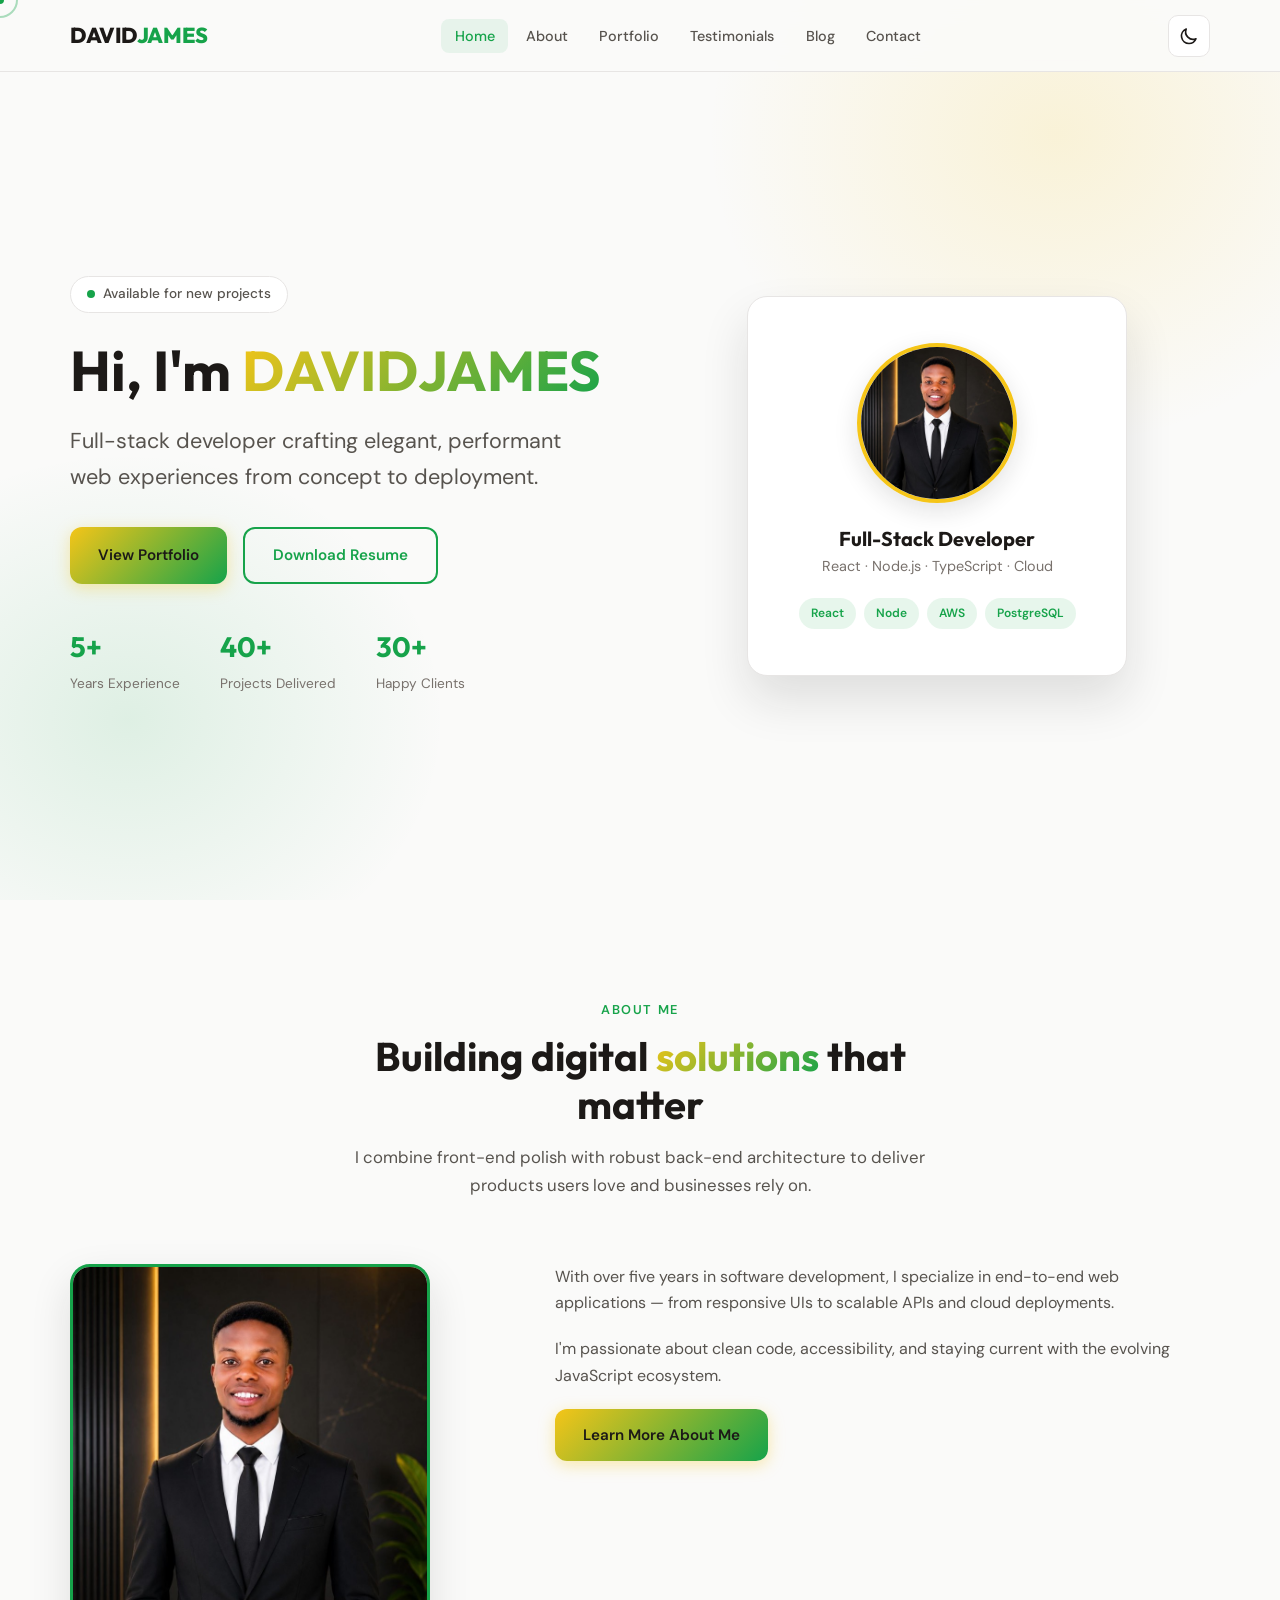
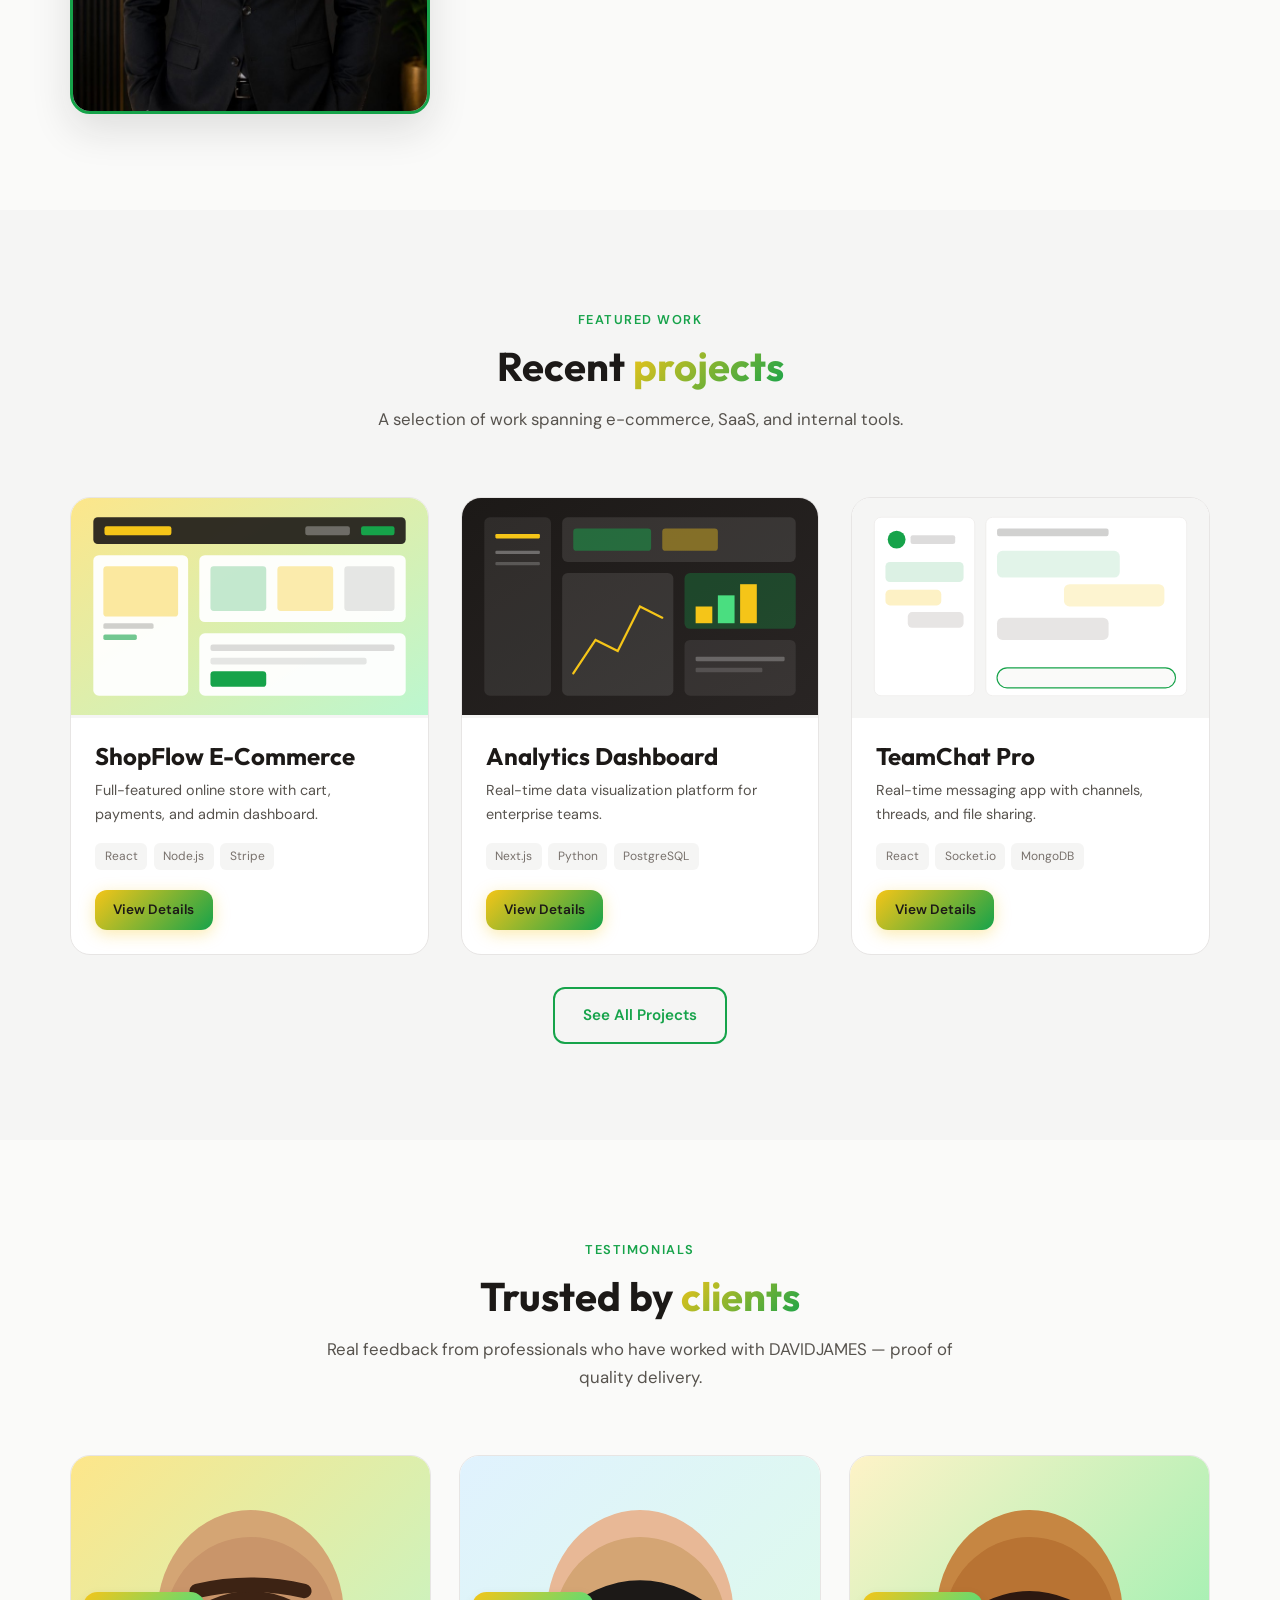
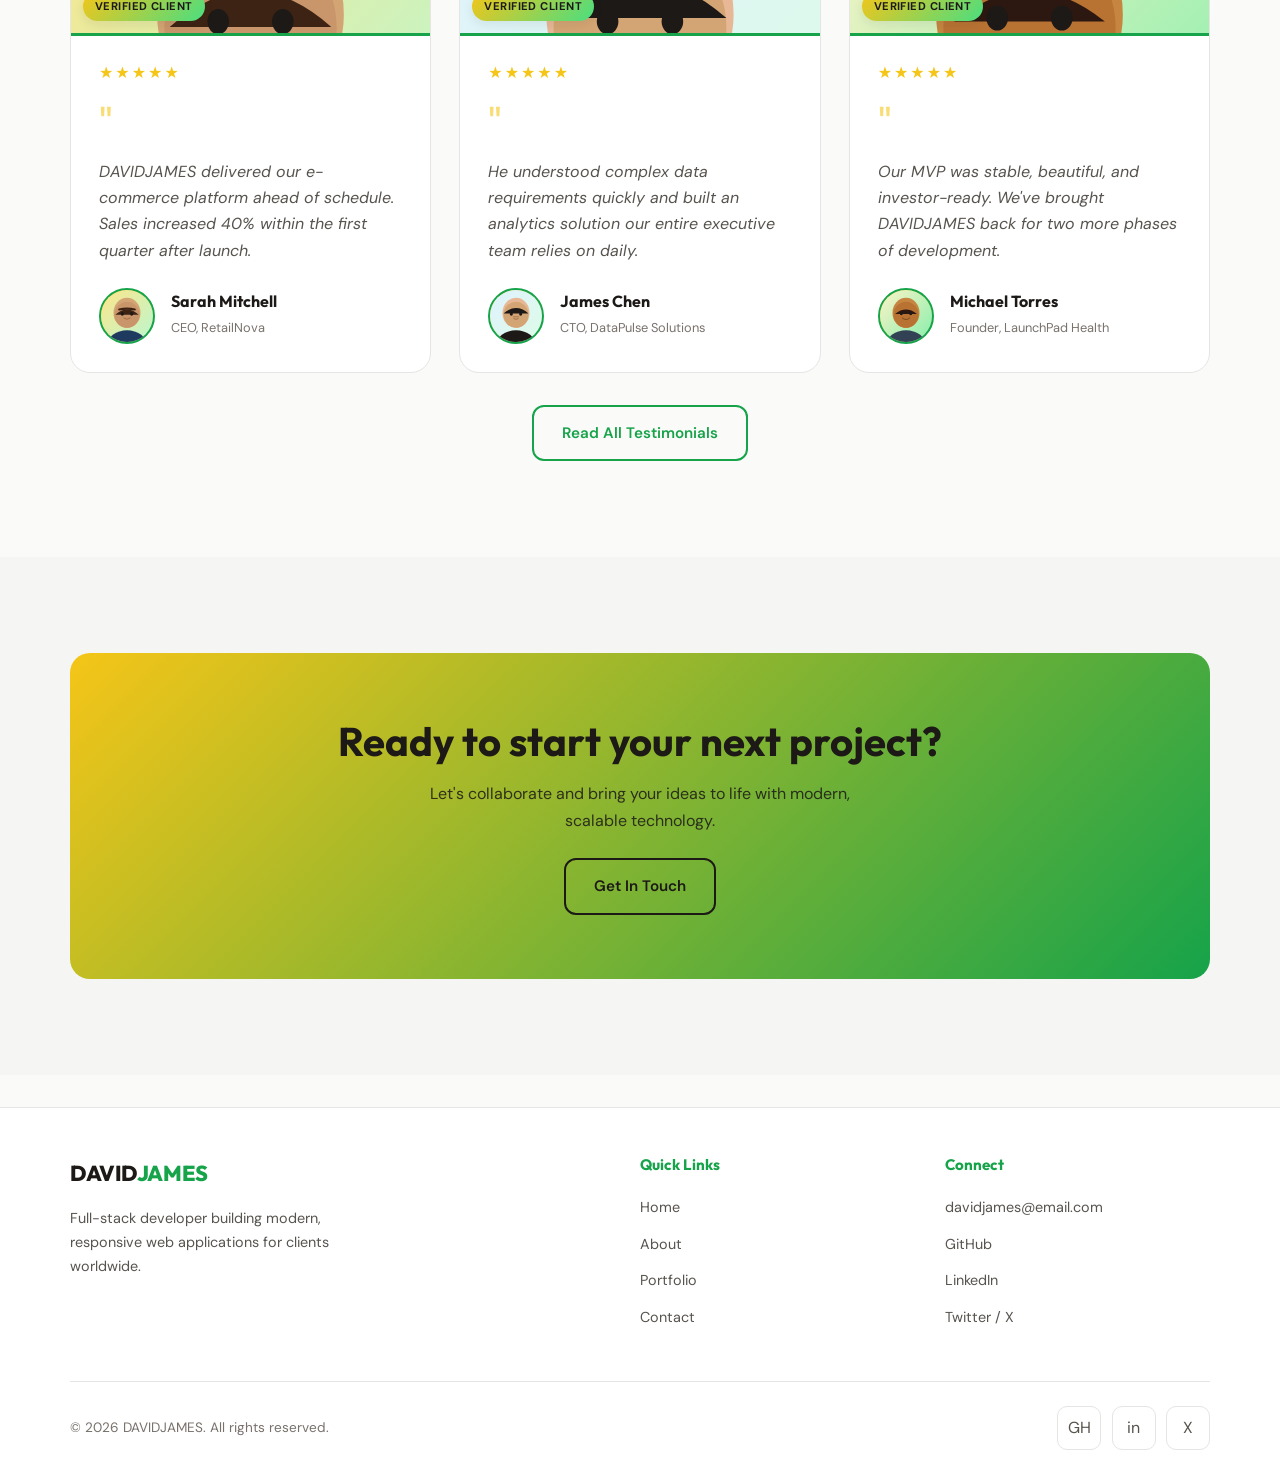
==== index.html @ ddbe71f7 "Initial commit: DAVIDJAMES portfolio website" ====
<!DOCTYPE html>
<html lang="en">
<head>
  <meta charset="UTF-8">
  <meta name="viewport" content="width=device-width, initial-scale=1.0">
  <meta name="description" content="DAVIDJAMES — Full-Stack Developer portfolio. Building scalable web applications with modern technologies.">
  <meta name="keywords" content="full-stack developer, web developer, DAVIDJAMES, portfolio, JavaScript, React, Node.js">
  <meta name="author" content="DAVIDJAMES">
  <title>DAVIDJAMES | Full-Stack Developer</title>
  <link rel="preconnect" href="https://fonts.googleapis.com">
  <link rel="preconnect" href="https://fonts.gstatic.com" crossorigin>
  <link href="https://fonts.googleapis.com/css2?family=DM+Sans:ital,opsz,wght@0,9..40,400;0,9..40,500;0,9..40,600;0,9..40,700&family=Outfit:wght@600;700;800&display=swap" rel="stylesheet">
  <link rel="stylesheet" href="assets/css/style.css">
  <style>
    .reveal { opacity: 0; transform: translateY(24px); transition: opacity 0.6s ease, transform 0.6s ease; }
    .reveal.visible { opacity: 1; transform: translateY(0); }
    .error-field { border-color: #ef4444 !important; }
  </style>
</head>
<body>
  <header class="site-header" role="banner">
    <nav class="nav-inner" aria-label="Main navigation">
      <a href="index.html" class="logo" aria-label="DAVIDJAMES Home">DAVID<span>JAMES</span></a>
      <ul class="nav-menu">
        <li><a href="index.html" class="nav-link active">Home</a></li>
        <li><a href="about.html" class="nav-link">About</a></li>
        <li><a href="portfolio.html" class="nav-link">Portfolio</a></li>
        <li><a href="testimonials.html" class="nav-link">Testimonials</a></li>
        <li><a href="blog.html" class="nav-link">Blog</a></li>
        <li><a href="contact.html" class="nav-link">Contact</a></li>
      </ul>
      <div class="nav-actions">
        <button class="theme-toggle" type="button" aria-label="Toggle dark mode">
          <svg class="icon-moon" xmlns="http://www.w3.org/2000/svg" fill="none" viewBox="0 0 24 24" stroke="currentColor" aria-hidden="true"><path stroke-linecap="round" stroke-linejoin="round" stroke-width="2" d="M20.354 15.354A9 9 0 018.646 3.646 9.003 9.003 0 0012 21a9.003 9.003 0 008.354-5.646z"/></svg>
          <svg class="icon-sun" xmlns="http://www.w3.org/2000/svg" fill="none" viewBox="0 0 24 24" stroke="currentColor" aria-hidden="true"><path stroke-linecap="round" stroke-linejoin="round" stroke-width="2" d="M12 3v1m0 16v1m9-9h-1M4 12H3m15.364 6.364l-.707-.707M6.343 6.343l-.707-.707m12.728 0l-.707.707M6.343 17.657l-.707.707M16 12a4 4 0 11-8 0 4 4 0 018 0z"/></svg>
        </button>
        <button class="nav-toggle" type="button" aria-label="Open menu" aria-expanded="false">
          <span></span><span></span><span></span>
        </button>
      </div>
    </nav>
  </header>

  <main>
    <section class="hero" aria-labelledby="hero-heading">
      <div class="container hero-grid">
        <div class="hero-content reveal">
          <div class="hero-badge">
            <span class="dot" aria-hidden="true"></span>
            Available for new projects
          </div>
          <h1 id="hero-heading" class="hero-title">
            Hi, I'm <span class="highlight">DAVIDJAMES</span>
          </h1>
          <p class="hero-tagline">
            Full-stack developer crafting elegant, performant web experiences from concept to deployment.
          </p>
          <div class="hero-cta">
            <a href="portfolio.html" class="btn btn-primary">View Portfolio</a>
            <a href="resume.html" class="btn btn-outline" target="_blank">Download Resume</a>
          </div>
          <div class="hero-stats">
            <div class="hero-stat">
              <strong>5+</strong>
              <span>Years Experience</span>
            </div>
            <div class="hero-stat">
              <strong>40+</strong>
              <span>Projects Delivered</span>
            </div>
            <div class="hero-stat">
              <strong>30+</strong>
              <span>Happy Clients</span>
            </div>
          </div>
        </div>
        <div class="hero-visual reveal">
          <div class="hero-card">
            <img
              class="hero-avatar"
              src="assets/images/profile.png"
              alt="David James — Full-Stack Developer"
              width="160"
              height="160"
            >
            <h3>Full-Stack Developer</h3>
            <p>React · Node.js · TypeScript · Cloud</p>
            <div class="hero-tech">
              <span class="tech-pill">React</span>
              <span class="tech-pill">Node</span>
              <span class="tech-pill">AWS</span>
              <span class="tech-pill">PostgreSQL</span>
            </div>
          </div>
        </div>
      </div>
    </section>

    <section class="section" aria-labelledby="preview-about">
      <div class="container">
        <div class="section-header reveal">
          <span class="section-label">About Me</span>
          <h2 id="preview-about" class="section-title">Building digital <span>solutions</span> that matter</h2>
          <p class="section-desc">I combine front-end polish with robust back-end architecture to deliver products users love and businesses rely on.</p>
        </div>
        <div class="about-grid reveal">
          <img
            class="about-photo"
            src="assets/images/profile.png"
            alt="David James — Full-Stack Developer professional portrait"
            width="360"
            height="450"
            loading="lazy"
          >
          <div class="about-content">
            <p>With over five years in software development, I specialize in end-to-end web applications — from responsive UIs to scalable APIs and cloud deployments.</p>
            <p>I'm passionate about clean code, accessibility, and staying current with the evolving JavaScript ecosystem.</p>
            <a href="about.html" class="btn btn-primary">Learn More About Me</a>
          </div>
        </div>
      </div>
    </section>

    <section class="section" style="background: var(--bg-elevated);" aria-labelledby="preview-projects">
      <div class="container">
        <div class="section-header reveal">
          <span class="section-label">Featured Work</span>
          <h2 id="preview-projects" class="section-title">Recent <span>projects</span></h2>
          <p class="section-desc">A selection of work spanning e-commerce, SaaS, and internal tools.</p>
        </div>
        <div class="projects-grid">
          <article class="project-card reveal">
            <div class="project-image-wrap">
              <img src="assets/images/projects/shopflow.svg" alt="ShopFlow E-Commerce project thumbnail" class="project-thumb" width="640" height="400" loading="lazy" decoding="async">
              <div class="project-overlay"><span class="project-overlay-text">View Project</span></div>
            </div>
            <div class="project-body">
              <h3>ShopFlow E-Commerce</h3>
              <p>Full-featured online store with cart, payments, and admin dashboard.</p>
              <div class="project-tags">
                <span>React</span><span>Node.js</span><span>Stripe</span>
              </div>
              <div class="project-links">
                <a href="portfolio.html" class="btn btn-sm btn-primary">View Details</a>
              </div>
            </div>
          </article>
          <article class="project-card reveal">
            <div class="project-image-wrap">
              <img src="assets/images/projects/analytics.svg" alt="Analytics Dashboard project thumbnail" class="project-thumb" width="640" height="400" loading="lazy" decoding="async">
              <div class="project-overlay"><span class="project-overlay-text">View Project</span></div>
            </div>
            <div class="project-body">
              <h3>Analytics Dashboard</h3>
              <p>Real-time data visualization platform for enterprise teams.</p>
              <div class="project-tags">
                <span>Next.js</span><span>Python</span><span>PostgreSQL</span>
              </div>
              <div class="project-links">
                <a href="portfolio.html" class="btn btn-sm btn-primary">View Details</a>
              </div>
            </div>
          </article>
          <article class="project-card reveal">
            <div class="project-image-wrap">
              <img src="assets/images/projects/teamchat.svg" alt="TeamChat Pro project thumbnail" class="project-thumb" width="640" height="400" loading="lazy" decoding="async">
              <div class="project-overlay"><span class="project-overlay-text">View Project</span></div>
            </div>
            <div class="project-body">
              <h3>TeamChat Pro</h3>
              <p>Real-time messaging app with channels, threads, and file sharing.</p>
              <div class="project-tags">
                <span>React</span><span>Socket.io</span><span>MongoDB</span>
              </div>
              <div class="project-links">
                <a href="portfolio.html" class="btn btn-sm btn-primary">View Details</a>
              </div>
            </div>
          </article>
        </div>
        <p class="text-center mt-2 reveal">
          <a href="portfolio.html" class="btn btn-outline">See All Projects</a>
        </p>
      </div>
    </section>

    <section class="section" aria-labelledby="preview-testimonials">
      <div class="container">
        <div class="section-header reveal">
          <span class="section-label">Testimonials</span>
          <h2 id="preview-testimonials" class="section-title">Trusted by <span>clients</span></h2>
          <p class="section-desc">Real feedback from professionals who have worked with DAVIDJAMES — proof of quality delivery.</p>
        </div>
        <div class="testimonials-grid">
          <blockquote class="testimonial-card testimonial-card--photo reveal">
            <div class="testimonial-photo-wrap">
              <img src="assets/images/testimonials/sarah-mitchell.svg" alt="Sarah Mitchell, CEO of RetailNova" class="testimonial-photo" width="200" height="200" loading="lazy">
              <span class="testimonial-verified">Verified Client</span>
            </div>
            <div class="testimonial-card-body">
              <div class="testimonial-stars" aria-label="5 out of 5 stars">★★★★★</div>
              <p class="testimonial-quote" aria-hidden="true">"</p>
              <p class="testimonial-text">DAVIDJAMES delivered our e-commerce platform ahead of schedule. Sales increased 40% within the first quarter after launch.</p>
              <footer class="testimonial-author">
                <img src="assets/images/testimonials/sarah-mitchell.svg" alt="" class="testimonial-avatar" width="56" height="56" loading="lazy">
                <div>
                  <h4>Sarah Mitchell</h4>
                  <span>CEO, RetailNova</span>
                </div>
              </footer>
            </div>
          </blockquote>

          <blockquote class="testimonial-card testimonial-card--photo reveal">
            <div class="testimonial-photo-wrap">
              <img src="assets/images/testimonials/james-chen.svg" alt="James Chen, CTO of DataPulse Solutions" class="testimonial-photo" width="200" height="200" loading="lazy">
              <span class="testimonial-verified">Verified Client</span>
            </div>
            <div class="testimonial-card-body">
              <div class="testimonial-stars" aria-label="5 out of 5 stars">★★★★★</div>
              <p class="testimonial-quote" aria-hidden="true">"</p>
              <p class="testimonial-text">He understood complex data requirements quickly and built an analytics solution our entire executive team relies on daily.</p>
              <footer class="testimonial-author">
                <img src="assets/images/testimonials/james-chen.svg" alt="" class="testimonial-avatar" width="56" height="56" loading="lazy">
                <div>
                  <h4>James Chen</h4>
                  <span>CTO, DataPulse Solutions</span>
                </div>
              </footer>
            </div>
          </blockquote>

          <blockquote class="testimonial-card testimonial-card--photo reveal">
            <div class="testimonial-photo-wrap">
              <img src="assets/images/testimonials/michael-torres.svg" alt="Michael Torres, Founder of LaunchPad Health" class="testimonial-photo" width="200" height="200" loading="lazy">
              <span class="testimonial-verified">Verified Client</span>
            </div>
            <div class="testimonial-card-body">
              <div class="testimonial-stars" aria-label="5 out of 5 stars">★★★★★</div>
              <p class="testimonial-quote" aria-hidden="true">"</p>
              <p class="testimonial-text">Our MVP was stable, beautiful, and investor-ready. We've brought DAVIDJAMES back for two more phases of development.</p>
              <footer class="testimonial-author">
                <img src="assets/images/testimonials/michael-torres.svg" alt="" class="testimonial-avatar" width="56" height="56" loading="lazy">
                <div>
                  <h4>Michael Torres</h4>
                  <span>Founder, LaunchPad Health</span>
                </div>
              </footer>
            </div>
          </blockquote>
        </div>
        <p class="text-center mt-2 reveal">
          <a href="testimonials.html" class="btn btn-outline">Read All Testimonials</a>
        </p>
      </div>
    </section>

    <section class="section" style="background: var(--bg-elevated);" aria-labelledby="cta-heading">
      <div class="container reveal">
        <div class="cta-banner">
          <h2 id="cta-heading">Ready to start your next project?</h2>
          <p>Let's collaborate and bring your ideas to life with modern, scalable technology.</p>
          <a href="contact.html" class="btn btn-outline">Get In Touch</a>
        </div>
      </div>
    </section>
  </main>

  <footer class="site-footer" role="contentinfo">
    <div class="container">
      <div class="footer-grid">
        <div class="footer-brand">
          <a href="index.html" class="logo">DAVID<span>JAMES</span></a>
          <p>Full-stack developer building modern, responsive web applications for clients worldwide.</p>
        </div>
        <div class="footer-col">
          <h4>Quick Links</h4>
          <ul class="footer-links">
            <li><a href="index.html">Home</a></li>
            <li><a href="about.html">About</a></li>
            <li><a href="portfolio.html">Portfolio</a></li>
            <li><a href="contact.html">Contact</a></li>
          </ul>
        </div>
        <div class="footer-col">
          <h4>Connect</h4>
          <ul class="footer-links">
            <li><a href="mailto:davidjames@email.com">davidjames@email.com</a></li>
            <li><a href="https://github.com" target="_blank" rel="noopener noreferrer">GitHub</a></li>
            <li><a href="https://linkedin.com" target="_blank" rel="noopener noreferrer">LinkedIn</a></li>
            <li><a href="https://twitter.com" target="_blank" rel="noopener noreferrer">Twitter / X</a></li>
          </ul>
        </div>
      </div>
      <div class="footer-bottom">
        <p>&copy; 2026 DAVIDJAMES. All rights reserved.</p>
        <div class="footer-social">
          <a href="https://github.com" class="social-link" target="_blank" rel="noopener noreferrer" aria-label="GitHub">GH</a>
          <a href="https://linkedin.com" class="social-link" target="_blank" rel="noopener noreferrer" aria-label="LinkedIn">in</a>
          <a href="https://twitter.com" class="social-link" target="_blank" rel="noopener noreferrer" aria-label="Twitter">X</a>
        </div>
      </div>
    </div>
  </footer>

  <script src="assets/js/main.js"></script>
</body>
</html>
---- assets/css/style.css ----
/* DAVIDJAMES Portfolio — Yellow & Green Theme */

:root {
  --yellow: #f5c518;
  --yellow-light: #fde68a;
  --yellow-dark: #d4a017;
  --green: #16a34a;
  --green-light: #4ade80;
  --green-dark: #15803d;
  --accent-gradient: linear-gradient(135deg, var(--yellow) 0%, var(--green) 100%);

  --bg-primary: #fafaf9;
  --bg-secondary: #ffffff;
  --bg-elevated: #f5f5f4;
  --text-primary: #1c1917;
  --text-secondary: #57534e;
  --text-muted: #78716c;
  --border: #e7e5e4;
  --shadow: rgba(28, 25, 23, 0.08);
  --shadow-lg: rgba(28, 25, 23, 0.12);
  --nav-bg: rgba(250, 250, 249, 0.92);
  --cursor-ring: rgba(22, 163, 74, 0.35);
  --cursor-dot: #16a34a;

  --font-sans: "DM Sans", system-ui, -apple-system, sans-serif;
  --font-display: "Outfit", var(--font-sans);
  --radius: 12px;
  --radius-lg: 20px;
  --transition: 0.3s cubic-bezier(0.4, 0, 0.2, 1);
  --header-height: 72px;
  --container: min(1140px, 92vw);
}

[data-theme="dark"] {
  --bg-primary: #0c0a09;
  --bg-secondary: #1c1917;
  --bg-elevated: #292524;
  --text-primary: #fafaf9;
  --text-secondary: #d6d3d1;
  --text-muted: #a8a29e;
  --border: #44403c;
  --shadow: rgba(0, 0, 0, 0.3);
  --shadow-lg: rgba(0, 0, 0, 0.45);
  --nav-bg: rgba(12, 10, 9, 0.92);
  --cursor-ring: rgba(245, 197, 24, 0.4);
  --cursor-dot: #f5c518;
}

*,
*::before,
*::after {
  box-sizing: border-box;
  margin: 0;
  padding: 0;
}

html {
  scroll-behavior: smooth;
}

body {
  font-family: var(--font-sans);
  font-size: 1rem;
  line-height: 1.65;
  color: var(--text-primary);
  background: var(--bg-primary);
  transition: background var(--transition), color var(--transition);
  overflow-x: hidden;
}

body.custom-cursor {
  cursor: none;
}

body.custom-cursor a,
body.custom-cursor button,
body.custom-cursor input,
body.custom-cursor textarea,
body.custom-cursor select,
body.custom-cursor label {
  cursor: none;
}

img {
  max-width: 100%;
  height: auto;
  display: block;
}

a {
  color: var(--green);
  text-decoration: none;
  transition: color var(--transition);
}

a:hover {
  color: var(--yellow-dark);
}

ul {
  list-style: none;
}

h1, h2, h3, h4, h5, h6 {
  font-family: var(--font-display);
  font-weight: 700;
  line-height: 1.2;
  color: var(--text-primary);
}

h1 { font-size: clamp(2.25rem, 5vw, 3.5rem); }
h2 { font-size: clamp(1.75rem, 4vw, 2.5rem); }
h3 { font-size: clamp(1.25rem, 3vw, 1.5rem); }

.container {
  width: var(--container);
  margin-inline: auto;
}

.section {
  padding: clamp(4rem, 8vw, 6rem) 0;
}

.section-header {
  text-align: center;
  max-width: 640px;
  margin: 0 auto clamp(3rem, 6vw, 4rem);
}

.section-label {
  display: inline-block;
  font-size: 0.8rem;
  font-weight: 600;
  letter-spacing: 0.12em;
  text-transform: uppercase;
  color: var(--green);
  margin-bottom: 0.75rem;
}

.section-title {
  margin-bottom: 1rem;
}

.section-title span {
  background: var(--accent-gradient);
  -webkit-background-clip: text;
  -webkit-text-fill-color: transparent;
  background-clip: text;
}

.section-desc {
  color: var(--text-secondary);
  font-size: 1.05rem;
}

/* Custom cursor */
.cursor-dot,
.cursor-ring {
  position: fixed;
  top: 0;
  left: 0;
  pointer-events: none;
  z-index: 10000;
  border-radius: 50%;
  transform: translate(-50%, -50%);
  transition: width 0.2s, height 0.2s, background 0.2s, border-color 0.2s;
}

.cursor-dot {
  width: 8px;
  height: 8px;
  background: var(--cursor-dot);
}

.cursor-ring {
  width: 36px;
  height: 36px;
  border: 2px solid var(--cursor-ring);
  transition: width 0.25s, height 0.25s, border-color 0.25s, transform 0.08s linear;
}

.cursor-ring.hover {
  width: 52px;
  height: 52px;
  border-color: var(--yellow);
}

@media (max-width: 768px), (pointer: coarse) {
  .cursor-dot,
  .cursor-ring {
    display: none !important;
  }
  body.custom-cursor,
  body.custom-cursor a,
  body.custom-cursor button {
    cursor: auto;
  }
}

/* Header / Nav */
.site-header {
  position: fixed;
  top: 0;
  left: 0;
  right: 0;
  height: var(--header-height);
  background: var(--nav-bg);
  backdrop-filter: blur(12px);
  -webkit-backdrop-filter: blur(12px);
  border-bottom: 1px solid var(--border);
  z-index: 1000;
  transition: background var(--transition), border-color var(--transition);
}

.site-header.scrolled {
  box-shadow: 0 4px 24px var(--shadow);
}

.nav-inner {
  display: flex;
  align-items: center;
  justify-content: space-between;
  height: var(--header-height);
  width: var(--container);
  margin-inline: auto;
}

.logo {
  font-family: var(--font-display);
  font-weight: 800;
  font-size: 1.35rem;
  letter-spacing: -0.02em;
  color: var(--text-primary);
}

.logo span {
  color: var(--green);
}

.logo:hover {
  color: var(--text-primary);
}

.logo:hover span {
  color: var(--yellow-dark);
}

.nav-menu {
  display: flex;
  align-items: center;
  gap: 0.25rem;
}

.nav-link {
  padding: 0.5rem 0.85rem;
  font-size: 0.9rem;
  font-weight: 500;
  color: var(--text-secondary);
  border-radius: 8px;
  transition: color var(--transition), background var(--transition);
}

.nav-link:hover,
.nav-link.active {
  color: var(--green);
  background: rgba(22, 163, 74, 0.08);
}

[data-theme="dark"] .nav-link:hover,
[data-theme="dark"] .nav-link.active {
  background: rgba(74, 222, 128, 0.1);
}

.nav-actions {
  display: flex;
  align-items: center;
  gap: 0.75rem;
}

.theme-toggle {
  display: flex;
  align-items: center;
  justify-content: center;
  width: 42px;
  height: 42px;
  border: 1px solid var(--border);
  border-radius: 10px;
  background: var(--bg-secondary);
  color: var(--text-primary);
  transition: border-color var(--transition), background var(--transition), transform 0.2s;
}

.theme-toggle:hover {
  border-color: var(--yellow);
  transform: scale(1.05);
}

.theme-toggle svg {
  width: 20px;
  height: 20px;
}

.theme-toggle .icon-sun { display: none; }
.theme-toggle .icon-moon { display: block; }

[data-theme="dark"] .theme-toggle .icon-sun { display: block; }
[data-theme="dark"] .theme-toggle .icon-moon { display: none; }

.nav-toggle {
  display: none;
  flex-direction: column;
  gap: 5px;
  width: 42px;
  height: 42px;
  align-items: center;
  justify-content: center;
  border: 1px solid var(--border);
  border-radius: 10px;
  background: var(--bg-secondary);
}

.nav-toggle span {
  display: block;
  width: 20px;
  height: 2px;
  background: var(--text-primary);
  border-radius: 2px;
  transition: transform var(--transition), opacity var(--transition);
}

.nav-toggle.open span:nth-child(1) {
  transform: translateY(7px) rotate(45deg);
}

.nav-toggle.open span:nth-child(2) {
  opacity: 0;
}

.nav-toggle.open span:nth-child(3) {
  transform: translateY(-7px) rotate(-45deg);
}

/* Buttons */
.btn {
  display: inline-flex;
  align-items: center;
  justify-content: center;
  gap: 0.5rem;
  padding: 0.85rem 1.75rem;
  font-family: var(--font-sans);
  font-size: 0.95rem;
  font-weight: 600;
  border-radius: var(--radius);
  border: none;
  transition: transform 0.2s, box-shadow 0.2s, background 0.2s, color 0.2s;
}

.btn:hover {
  transform: translateY(-2px);
}

.btn-primary {
  background: var(--accent-gradient);
  color: #1c1917;
  box-shadow: 0 4px 16px rgba(245, 197, 24, 0.35);
}

.btn-primary:hover {
  box-shadow: 0 8px 24px rgba(22, 163, 74, 0.35);
  color: #1c1917;
}

.btn-outline {
  background: transparent;
  color: var(--green);
  border: 2px solid var(--green);
}

.btn-outline:hover {
  background: var(--green);
  color: #fff;
}

.btn-sm {
  padding: 0.55rem 1.15rem;
  font-size: 0.85rem;
}

/* Hero */
.hero {
  min-height: 100vh;
  display: flex;
  align-items: center;
  padding-top: var(--header-height);
  position: relative;
  overflow: hidden;
}

.hero::before {
  content: "";
  position: absolute;
  top: -20%;
  right: -10%;
  width: 55%;
  height: 70%;
  background: radial-gradient(ellipse, rgba(245, 197, 24, 0.15) 0%, transparent 70%);
  pointer-events: none;
}

.hero::after {
  content: "";
  position: absolute;
  bottom: -10%;
  left: -15%;
  width: 50%;
  height: 60%;
  background: radial-gradient(ellipse, rgba(22, 163, 74, 0.12) 0%, transparent 70%);
  pointer-events: none;
}

.hero-grid {
  display: grid;
  grid-template-columns: 1fr 1fr;
  gap: 3rem;
  align-items: center;
  position: relative;
  z-index: 1;
}

.hero-badge {
  display: inline-flex;
  align-items: center;
  gap: 0.5rem;
  padding: 0.4rem 1rem;
  background: var(--bg-secondary);
  border: 1px solid var(--border);
  border-radius: 100px;
  font-size: 0.85rem;
  font-weight: 500;
  color: var(--text-secondary);
  margin-bottom: 1.5rem;
}

.hero-badge .dot {
  width: 8px;
  height: 8px;
  background: var(--green);
  border-radius: 50%;
  animation: pulse 2s infinite;
}

@keyframes pulse {
  0%, 100% { opacity: 1; }
  50% { opacity: 0.5; }
}

.hero-title {
  margin-bottom: 1.25rem;
}

.hero-title .highlight {
  background: var(--accent-gradient);
  -webkit-background-clip: text;
  -webkit-text-fill-color: transparent;
  background-clip: text;
}

.hero-tagline {
  font-size: clamp(1.1rem, 2.5vw, 1.35rem);
  color: var(--text-secondary);
  margin-bottom: 2rem;
  max-width: 520px;
}

.hero-cta {
  display: flex;
  flex-wrap: wrap;
  gap: 1rem;
  margin-bottom: 2.5rem;
}

.hero-stats {
  display: flex;
  gap: 2.5rem;
}

.hero-stat strong {
  display: block;
  font-family: var(--font-display);
  font-size: 1.75rem;
  color: var(--green);
}

.hero-stat span {
  font-size: 0.85rem;
  color: var(--text-muted);
}

.hero-visual {
  display: flex;
  justify-content: center;
  align-items: center;
}

.hero-card {
  position: relative;
  width: 100%;
  max-width: 380px;
  aspect-ratio: 1;
  background: var(--bg-secondary);
  border-radius: var(--radius-lg);
  border: 1px solid var(--border);
  box-shadow: 0 24px 48px var(--shadow-lg);
  display: flex;
  flex-direction: column;
  align-items: center;
  justify-content: center;
  padding: 2rem;
  transition: transform var(--transition), box-shadow var(--transition);
}

.hero-card:hover {
  transform: translateY(-8px) rotate(1deg);
  box-shadow: 0 32px 64px var(--shadow-lg);
}

.hero-avatar {
  width: 160px;
  height: 160px;
  border-radius: 50%;
  object-fit: cover;
  object-position: center 15%;
  border: 4px solid var(--yellow);
  box-shadow: 0 8px 24px var(--shadow-lg);
  margin-bottom: 1.5rem;
}

.hero-card h3 {
  font-size: 1.25rem;
  margin-bottom: 0.25rem;
}

.hero-card p {
  color: var(--text-muted);
  font-size: 0.9rem;
  text-align: center;
}

.hero-tech {
  display: flex;
  flex-wrap: wrap;
  gap: 0.5rem;
  justify-content: center;
  margin-top: 1.25rem;
}

.tech-pill {
  padding: 0.35rem 0.75rem;
  font-size: 0.75rem;
  font-weight: 600;
  background: rgba(22, 163, 74, 0.1);
  color: var(--green);
  border-radius: 100px;
}

/* Cards */
.card {
  background: var(--bg-secondary);
  border: 1px solid var(--border);
  border-radius: var(--radius-lg);
  padding: 1.75rem;
  transition: transform var(--transition), box-shadow var(--transition), border-color var(--transition);
}

.card:hover {
  transform: translateY(-6px);
  box-shadow: 0 16px 40px var(--shadow);
  border-color: var(--yellow);
}

/* Skills */
.skills-grid {
  display: grid;
  grid-template-columns: repeat(auto-fill, minmax(120px, 1fr));
  gap: 1.25rem;
}

.skill-item {
  text-align: center;
  padding: 1.35rem 1rem;
  background: var(--bg-secondary);
  border: 1px solid var(--border);
  border-radius: var(--radius);
  transition: transform 0.3s cubic-bezier(0.4, 0, 0.2, 1), border-color 0.3s, box-shadow 0.3s;
  animation: skillFadeIn 0.5s ease backwards;
}

.skill-item:nth-child(1) { animation-delay: 0.05s; }
.skill-item:nth-child(2) { animation-delay: 0.1s; }
.skill-item:nth-child(3) { animation-delay: 0.15s; }
.skill-item:nth-child(4) { animation-delay: 0.2s; }
.skill-item:nth-child(5) { animation-delay: 0.25s; }
.skill-item:nth-child(6) { animation-delay: 0.3s; }
.skill-item:nth-child(7) { animation-delay: 0.35s; }
.skill-item:nth-child(8) { animation-delay: 0.4s; }
.skill-item:nth-child(9) { animation-delay: 0.45s; }
.skill-item:nth-child(10) { animation-delay: 0.5s; }
.skill-item:nth-child(11) { animation-delay: 0.55s; }
.skill-item:nth-child(12) { animation-delay: 0.6s; }
.skill-item:nth-child(13) { animation-delay: 0.65s; }
.skill-item:nth-child(14) { animation-delay: 0.7s; }
.skill-item:nth-child(15) { animation-delay: 0.75s; }

.skill-item:hover {
  transform: translateY(-6px) scale(1.04);
  border-color: var(--green);
  box-shadow: 0 12px 28px var(--shadow);
}

.skill-item:hover .skill-icon-wrap {
  border-color: var(--yellow);
  transform: scale(1.08);
}

.skill-icon-wrap {
  width: 56px;
  height: 56px;
  margin: 0 auto 0.75rem;
  display: flex;
  align-items: center;
  justify-content: center;
  background: var(--bg-primary);
  border: 2px solid var(--border);
  border-radius: 14px;
  transition: transform 0.3s, border-color 0.3s;
}

.skill-icon-img {
  width: 36px;
  height: 36px;
  object-fit: contain;
}

.skill-item span {
  display: block;
  font-size: 0.85rem;
  font-weight: 600;
  color: var(--text-secondary);
}

@keyframes skillFadeIn {
  from {
    opacity: 0;
    transform: translateY(16px) scale(0.95);
  }
  to {
    opacity: 1;
    transform: translateY(0) scale(1);
  }
}

/* Timeline */
.timeline {
  position: relative;
  padding-left: 2rem;
}

.timeline::before {
  content: "";
  position: absolute;
  left: 0;
  top: 0;
  bottom: 0;
  width: 3px;
  background: var(--accent-gradient);
  border-radius: 3px;
}

.timeline-item {
  position: relative;
  padding-bottom: 2.5rem;
}

.timeline-item:last-child {
  padding-bottom: 0;
}

.timeline-item::before {
  content: "";
  position: absolute;
  left: -2rem;
  top: 0.35rem;
  width: 14px;
  height: 14px;
  margin-left: -5.5px;
  background: var(--yellow);
  border: 3px solid var(--bg-primary);
  border-radius: 50%;
}

.timeline-date {
  font-size: 0.85rem;
  font-weight: 600;
  color: var(--green);
  margin-bottom: 0.35rem;
}

.timeline-item h3 {
  margin-bottom: 0.35rem;
}

.timeline-item p {
  color: var(--text-secondary);
  font-size: 0.95rem;
}

/* Projects */
.projects-grid {
  display: grid;
  grid-template-columns: repeat(auto-fill, minmax(320px, 1fr));
  gap: 2rem;
}

.project-card {
  background: var(--bg-secondary);
  border: 1px solid var(--border);
  border-radius: var(--radius-lg);
  overflow: hidden;
  transition: transform var(--transition), box-shadow var(--transition);
}

.project-card:hover {
  transform: translateY(-8px);
  box-shadow: 0 20px 48px var(--shadow-lg);
}

.project-image-wrap {
  position: relative;
  height: 220px;
  overflow: hidden;
  background: var(--bg-elevated);
  border-bottom: 3px solid transparent;
  transition: border-color var(--transition);
}

.project-card:hover .project-image-wrap {
  border-bottom-color: var(--green);
}

.project-thumb {
  width: 100%;
  height: 100%;
  object-fit: cover;
  object-position: center;
  display: block;
  transition: transform 0.45s cubic-bezier(0.4, 0, 0.2, 1), opacity 0.35s;
  animation: projectImgFade 0.6s ease backwards;
}

.project-card:hover .project-thumb {
  transform: scale(1.08);
}

.project-overlay {
  position: absolute;
  inset: 0;
  display: flex;
  align-items: center;
  justify-content: center;
  background: linear-gradient(135deg, rgba(245, 197, 24, 0.85) 0%, rgba(22, 163, 74, 0.85) 100%);
  opacity: 0;
  transition: opacity 0.35s ease;
}

.project-card:hover .project-overlay {
  opacity: 1;
}

.project-overlay-text {
  font-family: var(--font-display);
  font-weight: 700;
  font-size: 1rem;
  color: #1c1917;
  padding: 0.6rem 1.25rem;
  background: rgba(255, 255, 255, 0.95);
  border-radius: 100px;
  transform: translateY(8px);
  transition: transform 0.35s ease;
}

.project-card:hover .project-overlay-text {
  transform: translateY(0);
}

@keyframes projectImgFade {
  from {
    opacity: 0;
    transform: scale(1.04);
  }
  to {
    opacity: 1;
    transform: scale(1);
  }
}

.project-body {
  padding: 1.5rem;
}

.project-body h3 {
  margin-bottom: 0.5rem;
}

.project-body p {
  color: var(--text-secondary);
  font-size: 0.9rem;
  margin-bottom: 1rem;
}

.project-tags {
  display: flex;
  flex-wrap: wrap;
  gap: 0.4rem;
  margin-bottom: 1.25rem;
}

.project-tags span {
  font-size: 0.75rem;
  padding: 0.25rem 0.6rem;
  background: var(--bg-elevated);
  color: var(--text-muted);
  border-radius: 6px;
}

.project-links {
  display: flex;
  gap: 0.75rem;
}

/* Testimonials */
.testimonials-grid {
  display: grid;
  grid-template-columns: repeat(auto-fill, minmax(300px, 1fr));
  gap: 1.75rem;
}

.testimonial-card {
  background: var(--bg-secondary);
  border: 1px solid var(--border);
  border-radius: var(--radius-lg);
  padding: 2rem;
  position: relative;
  transition: transform var(--transition), border-color var(--transition), box-shadow var(--transition);
  overflow: hidden;
}

.testimonial-card--photo {
  padding: 0;
}

.testimonial-card:hover {
  transform: translateY(-4px);
  border-color: var(--yellow);
  box-shadow: 0 16px 40px var(--shadow);
}

.testimonial-photo-wrap {
  position: relative;
  height: 180px;
  overflow: hidden;
  border-bottom: 3px solid var(--green);
}

.testimonial-photo {
  width: 100%;
  height: 100%;
  object-fit: cover;
  object-position: center top;
  display: block;
  transition: transform 0.45s cubic-bezier(0.4, 0, 0.2, 1);
  animation: projectImgFade 0.6s ease backwards;
}

.testimonial-card:hover .testimonial-photo {
  transform: scale(1.06);
}

.testimonial-verified {
  position: absolute;
  bottom: 0.75rem;
  left: 0.75rem;
  padding: 0.35rem 0.75rem;
  font-size: 0.7rem;
  font-weight: 700;
  letter-spacing: 0.04em;
  text-transform: uppercase;
  color: #1c1917;
  background: linear-gradient(135deg, var(--yellow) 0%, var(--green-light) 100%);
  border-radius: 100px;
  box-shadow: 0 4px 12px var(--shadow);
}

.testimonial-card-body {
  padding: 1.5rem 1.75rem 1.75rem;
}

.testimonial-quote {
  font-size: 3rem;
  line-height: 1;
  color: var(--yellow);
  opacity: 0.6;
  margin-bottom: 0.5rem;
}

.testimonial-text {
  color: var(--text-secondary);
  font-style: italic;
  margin-bottom: 1.5rem;
}

.testimonial-author {
  display: flex;
  align-items: center;
  gap: 1rem;
}

.testimonial-avatar {
  width: 56px;
  height: 56px;
  border-radius: 50%;
  background: var(--accent-gradient);
  display: flex;
  align-items: center;
  justify-content: center;
  font-weight: 700;
  font-size: 0.9rem;
  color: #1c1917;
  flex-shrink: 0;
  overflow: hidden;
  border: 2px solid var(--green);
  transition: border-color 0.3s, transform 0.3s;
}

.testimonial-card:hover .testimonial-avatar {
  border-color: var(--yellow);
  transform: scale(1.05);
}

img.testimonial-avatar {
  object-fit: cover;
  object-position: center top;
}

.testimonial-avatar img {
  width: 100%;
  height: 100%;
  object-fit: cover;
  object-position: center top;
}

.testimonial-author h4 {
  font-size: 1rem;
  margin-bottom: 0.15rem;
}

.testimonial-author span {
  font-size: 0.8rem;
  color: var(--text-muted);
}

.testimonial-stars {
  color: var(--yellow);
  margin-bottom: 1rem;
  letter-spacing: 2px;
}

/* Contact */
.contact-grid {
  display: grid;
  grid-template-columns: 1fr 1.2fr;
  gap: 3rem;
  align-items: start;
}

.contact-info h3 {
  margin-bottom: 1rem;
}

.contact-info > p {
  color: var(--text-secondary);
  margin-bottom: 2rem;
}

.contact-list {
  display: flex;
  flex-direction: column;
  gap: 1.25rem;
  margin-bottom: 2rem;
}

.contact-item {
  display: flex;
  align-items: center;
  gap: 1rem;
}

.contact-item-icon {
  width: 48px;
  height: 48px;
  display: flex;
  align-items: center;
  justify-content: center;
  background: rgba(22, 163, 74, 0.1);
  color: var(--green);
  border-radius: 12px;
  font-size: 1.25rem;
}

.contact-item a {
  font-weight: 500;
}

.social-links {
  display: flex;
  gap: 0.75rem;
}

.social-link {
  width: 44px;
  height: 44px;
  display: flex;
  align-items: center;
  justify-content: center;
  background: var(--bg-secondary);
  border: 1px solid var(--border);
  border-radius: 10px;
  color: var(--text-secondary);
  transition: background 0.2s, color 0.2s, border-color 0.2s, transform 0.2s;
}

.social-link:hover {
  background: var(--green);
  color: #fff;
  border-color: var(--green);
  transform: translateY(-3px);
}

.contact-form {
  background: var(--bg-secondary);
  border: 1px solid var(--border);
  border-radius: var(--radius-lg);
  padding: 2rem;
}

.form-group {
  margin-bottom: 1.25rem;
}

.form-group label {
  display: block;
  font-size: 0.9rem;
  font-weight: 600;
  margin-bottom: 0.5rem;
  color: var(--text-primary);
}

.form-group input,
.form-group textarea {
  width: 100%;
  padding: 0.85rem 1rem;
  font-family: var(--font-sans);
  font-size: 1rem;
  color: var(--text-primary);
  background: var(--bg-primary);
  border: 1px solid var(--border);
  border-radius: var(--radius);
  transition: border-color 0.2s, box-shadow 0.2s;
}

.form-group input:focus,
.form-group textarea:focus {
  outline: none;
  border-color: var(--green);
  box-shadow: 0 0 0 3px rgba(22, 163, 74, 0.15);
}

.form-group textarea {
  min-height: 140px;
  resize: vertical;
}

.form-message {
  margin-top: 1rem;
  padding: 0.75rem 1rem;
  border-radius: var(--radius);
  font-size: 0.9rem;
  display: none;
}

.form-message.success {
  display: block;
  background: rgba(22, 163, 74, 0.15);
  color: var(--green-dark);
}

.form-message.error {
  display: block;
  background: rgba(239, 68, 68, 0.15);
  color: #b91c1c;
}

.form-message.loading {
  display: block;
  background: rgba(245, 197, 24, 0.15);
  color: var(--text-secondary);
}

.contact-honeypot {
  display: none !important;
}

.contact-form button[type="submit"]:disabled {
  opacity: 0.7;
  cursor: not-allowed;
  transform: none;
}

/* Blog */
.blog-grid {
  display: grid;
  grid-template-columns: repeat(auto-fill, minmax(320px, 1fr));
  gap: 2rem;
}

.blog-card {
  background: var(--bg-secondary);
  border: 1px solid var(--border);
  border-radius: var(--radius-lg);
  overflow: hidden;
  transition: transform var(--transition), box-shadow var(--transition);
}

.blog-card:hover {
  transform: translateY(-6px);
  box-shadow: 0 16px 40px var(--shadow);
}

.blog-thumb {
  height: 180px;
  background: linear-gradient(135deg, var(--yellow-light) 0%, rgba(22, 163, 74, 0.2) 100%);
}

.blog-body {
  padding: 1.5rem;
}

.blog-meta {
  font-size: 0.8rem;
  color: var(--green);
  font-weight: 600;
  margin-bottom: 0.5rem;
}

.blog-card h3 {
  margin-bottom: 0.75rem;
}

.blog-card p {
  color: var(--text-secondary);
  font-size: 0.9rem;
  margin-bottom: 1rem;
}

.read-more {
  font-weight: 600;
  font-size: 0.9rem;
  display: inline-flex;
  align-items: center;
  gap: 0.35rem;
}

.read-more:hover {
  gap: 0.6rem;
}

/* Page hero (inner pages) */
.page-hero {
  padding: calc(var(--header-height) + 4rem) 0 3rem;
  text-align: center;
  background: linear-gradient(180deg, rgba(245, 197, 24, 0.08) 0%, transparent 100%);
}

.page-hero h1 {
  margin-bottom: 1rem;
}

.page-hero p {
  color: var(--text-secondary);
  max-width: 560px;
  margin: 0 auto;
  font-size: 1.1rem;
}

/* About layout */
.about-grid {
  display: grid;
  grid-template-columns: 1fr 1.5fr;
  gap: 3rem;
  align-items: start;
}

.about-photo {
  aspect-ratio: 4/5;
  width: 100%;
  max-width: 360px;
  border-radius: var(--radius-lg);
  object-fit: cover;
  object-position: center 20%;
  border: 3px solid var(--green);
  box-shadow: 0 16px 40px var(--shadow-lg);
}

.about-content p {
  color: var(--text-secondary);
  margin-bottom: 1.25rem;
}

.two-col {
  display: grid;
  grid-template-columns: 1fr 1fr;
  gap: 3rem;
}

/* CTA banner */
.cta-banner {
  background: var(--accent-gradient);
  border-radius: var(--radius-lg);
  padding: clamp(2.5rem, 5vw, 4rem);
  text-align: center;
  color: #1c1917;
}

.cta-banner h2 {
  color: #1c1917;
  margin-bottom: 1rem;
}

.cta-banner p {
  margin-bottom: 1.5rem;
  opacity: 0.85;
  max-width: 480px;
  margin-inline: auto;
}

.cta-banner .btn-outline {
  border-color: #1c1917;
  color: #1c1917;
}

.cta-banner .btn-outline:hover {
  background: #1c1917;
  color: #fff;
}

/* Footer */
.site-footer {
  background: var(--bg-secondary);
  border-top: 1px solid var(--border);
  padding: 3rem 0 1.5rem;
  margin-top: 2rem;
}

.footer-grid {
  display: grid;
  grid-template-columns: 2fr 1fr 1fr;
  gap: 2.5rem;
  margin-bottom: 2.5rem;
}

.footer-brand .logo {
  display: inline-block;
  margin-bottom: 1rem;
}

.footer-brand p {
  color: var(--text-secondary);
  font-size: 0.9rem;
  max-width: 280px;
}

.footer-col h4 {
  font-size: 0.95rem;
  margin-bottom: 1.25rem;
  color: var(--green);
}

.footer-links li {
  margin-bottom: 0.65rem;
}

.footer-links a {
  color: var(--text-secondary);
  font-size: 0.9rem;
}

.footer-links a:hover {
  color: var(--green);
}

.footer-bottom {
  display: flex;
  flex-wrap: wrap;
  justify-content: space-between;
  align-items: center;
  gap: 1rem;
  padding-top: 1.5rem;
  border-top: 1px solid var(--border);
}

.footer-bottom p {
  font-size: 0.85rem;
  color: var(--text-muted);
}

.footer-social {
  display: flex;
  gap: 0.65rem;
}

/* Resume download */
.resume-banner {
  display: flex;
  align-items: center;
  justify-content: space-between;
  flex-wrap: wrap;
  gap: 1.5rem;
  padding: 1.5rem 2rem;
  background: var(--bg-secondary);
  border: 1px solid var(--border);
  border-radius: var(--radius-lg);
  margin-bottom: 3rem;
}

.resume-banner p {
  color: var(--text-secondary);
}

/* Utilities */
.text-center { text-align: center; }
.mt-2 { margin-top: 2rem; }
.mb-4 { margin-bottom: 4rem; }

.sr-only {
  position: absolute;
  width: 1px;
  height: 1px;
  padding: 0;
  margin: -1px;
  overflow: hidden;
  clip: rect(0, 0, 0, 0);
  border: 0;
}

/* Responsive */
@media (max-width: 992px) {
  .hero-grid,
  .about-grid,
  .contact-grid,
  .two-col {
    grid-template-columns: 1fr;
  }

  .hero-visual {
    order: -1;
  }

  .hero-card {
    max-width: 280px;
    margin: 0 auto;
  }

  .about-photo {
    margin: 0 auto;
  }

  .footer-grid {
    grid-template-columns: 1fr 1fr;
  }
}

@media (max-width: 768px) {
  .nav-menu {
    position: fixed;
    top: var(--header-height);
    left: 0;
    right: 0;
    flex-direction: column;
    background: var(--nav-bg);
    backdrop-filter: blur(12px);
    border-bottom: 1px solid var(--border);
    padding: 1rem;
    gap: 0.25rem;
    transform: translateY(-120%);
    opacity: 0;
    visibility: hidden;
    transition: transform var(--transition), opacity var(--transition), visibility var(--transition);
  }

  .nav-menu.open {
    transform: translateY(0);
    opacity: 1;
    visibility: visible;
  }

  .nav-link {
    width: 100%;
    padding: 0.85rem 1rem;
  }

  .nav-toggle {
    display: flex;
  }

  .hero-stats {
    gap: 1.5rem;
  }

  .footer-grid {
    grid-template-columns: 1fr;
  }

  .footer-bottom {
    flex-direction: column;
    text-align: center;
  }
}

@media (max-width: 480px) {
  .hero-cta {
    flex-direction: column;
  }

  .hero-cta .btn {
    width: 100%;
  }

  .projects-grid {
    grid-template-columns: 1fr;
  }

  .project-image-wrap {
    height: 180px;
  }

  .skills-grid {
    grid-template-columns: repeat(auto-fill, minmax(100px, 1fr));
    gap: 0.85rem;
  }

  .skill-icon-wrap {
    width: 48px;
    height: 48px;
  }

  .skill-icon-img {
    width: 30px;
    height: 30px;
  }
}

@media (prefers-reduced-motion: reduce) {
  .project-thumb,
  .skill-item {
    animation: none;
  }

  .project-card:hover .project-thumb {
    transform: none;
  }

  .skill-item:hover {
    transform: none;
  }
}
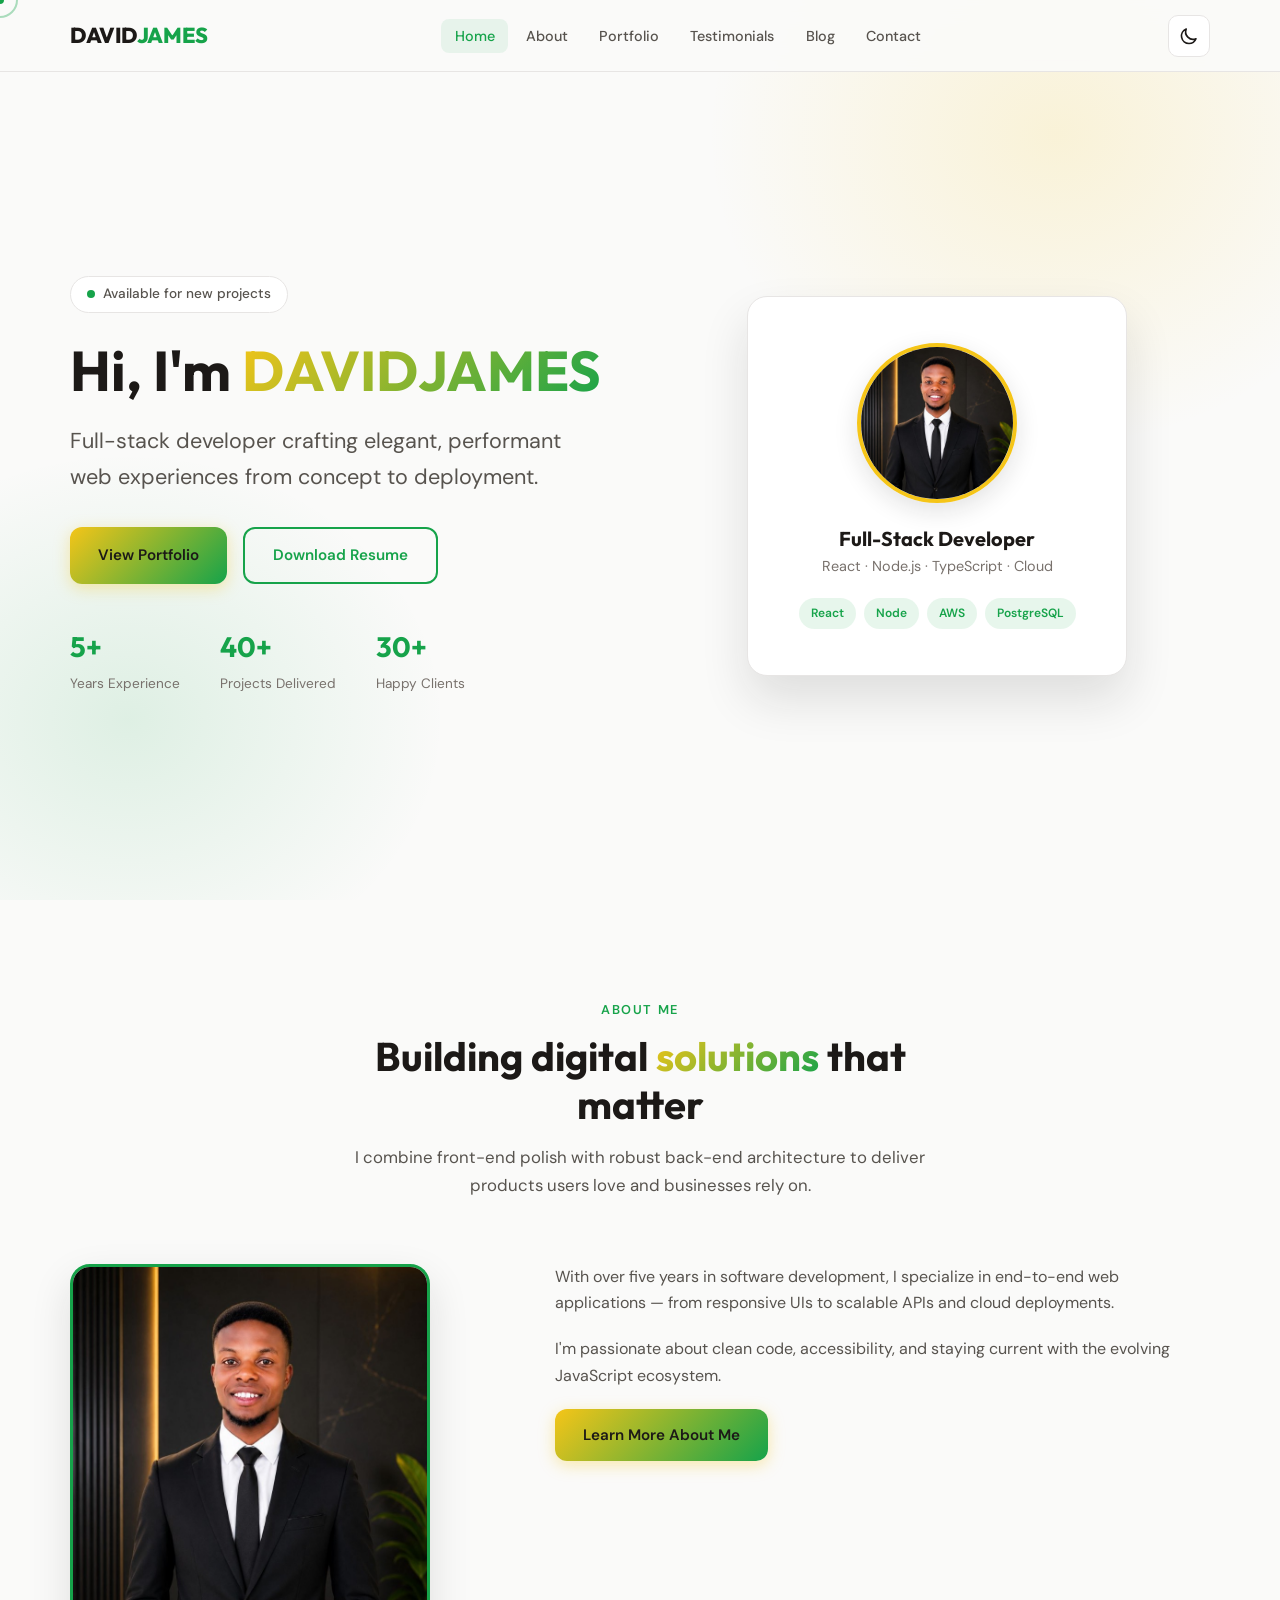
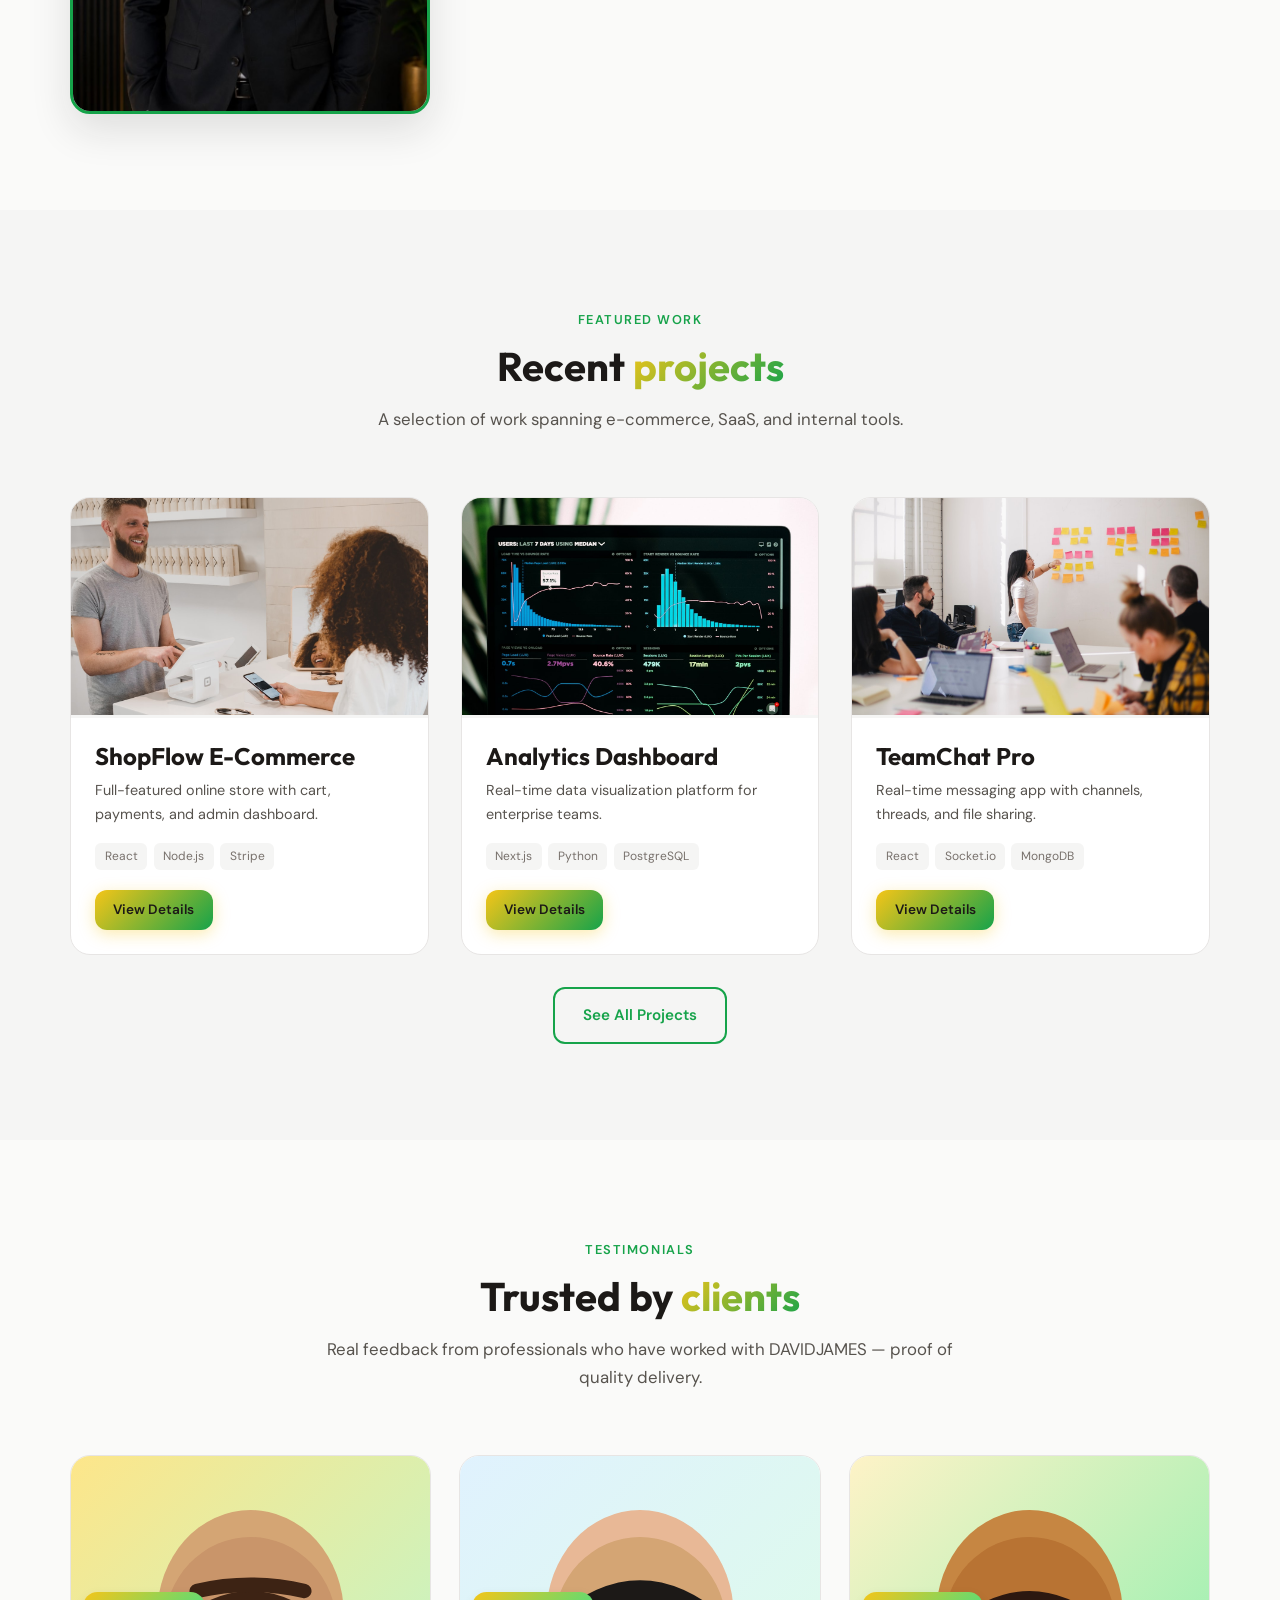
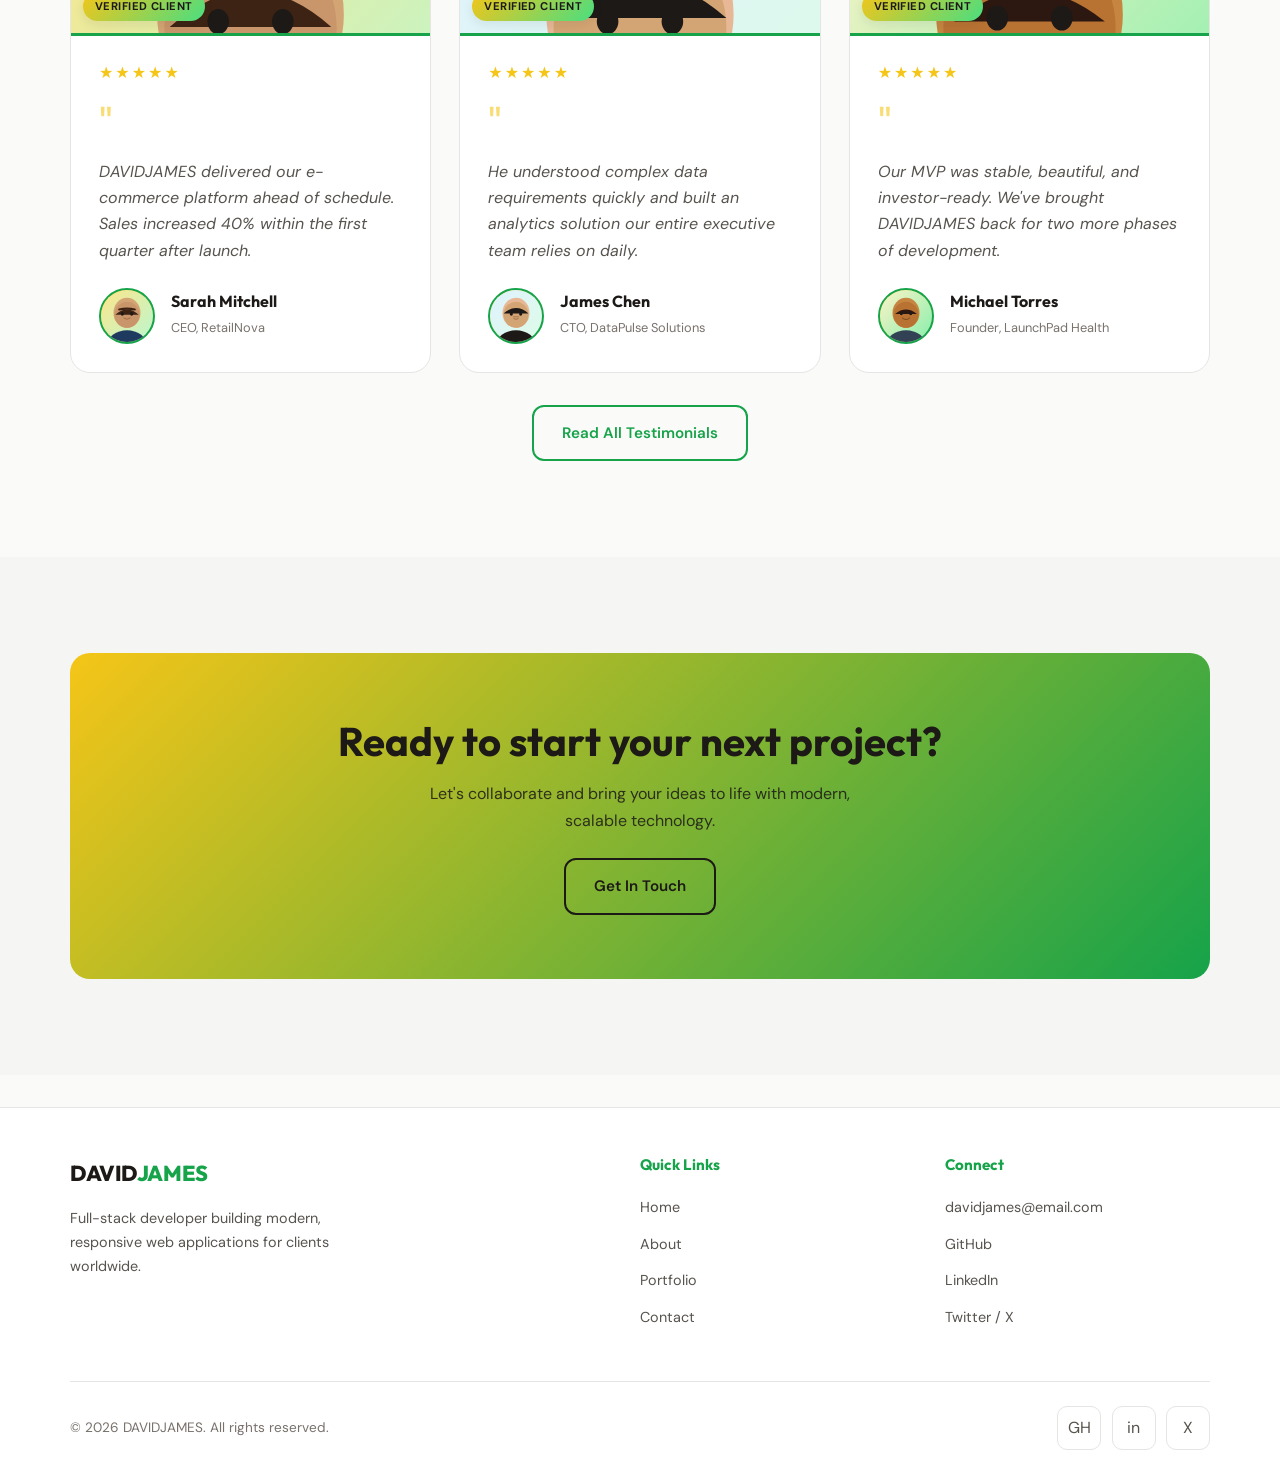
==== commit c94f470e: "Add professional project card images" ====
--- a/index.html
+++ b/index.html
@@ -131,7 +131,7 @@
         <div class="projects-grid">
           <article class="project-card reveal">
             <div class="project-image-wrap">
-              <img src="assets/images/projects/shopflow.svg" alt="ShopFlow E-Commerce project thumbnail" class="project-thumb" width="640" height="400" loading="lazy" decoding="async">
+              <img src="assets/images/projects/shopflow.jpg" alt="ShopFlow E-Commerce project thumbnail" class="project-thumb" width="640" height="400" loading="lazy" decoding="async">
               <div class="project-overlay"><span class="project-overlay-text">View Project</span></div>
             </div>
             <div class="project-body">
@@ -147,7 +147,7 @@
           </article>
           <article class="project-card reveal">
             <div class="project-image-wrap">
-              <img src="assets/images/projects/analytics.svg" alt="Analytics Dashboard project thumbnail" class="project-thumb" width="640" height="400" loading="lazy" decoding="async">
+              <img src="assets/images/projects/analytics.jpg" alt="Analytics Dashboard project thumbnail" class="project-thumb" width="640" height="400" loading="lazy" decoding="async">
               <div class="project-overlay"><span class="project-overlay-text">View Project</span></div>
             </div>
             <div class="project-body">
@@ -163,7 +163,7 @@
           </article>
           <article class="project-card reveal">
             <div class="project-image-wrap">
-              <img src="assets/images/projects/teamchat.svg" alt="TeamChat Pro project thumbnail" class="project-thumb" width="640" height="400" loading="lazy" decoding="async">
+              <img src="assets/images/projects/teamchat.jpg" alt="TeamChat Pro project thumbnail" class="project-thumb" width="640" height="400" loading="lazy" decoding="async">
               <div class="project-overlay"><span class="project-overlay-text">View Project</span></div>
             </div>
             <div class="project-body">
